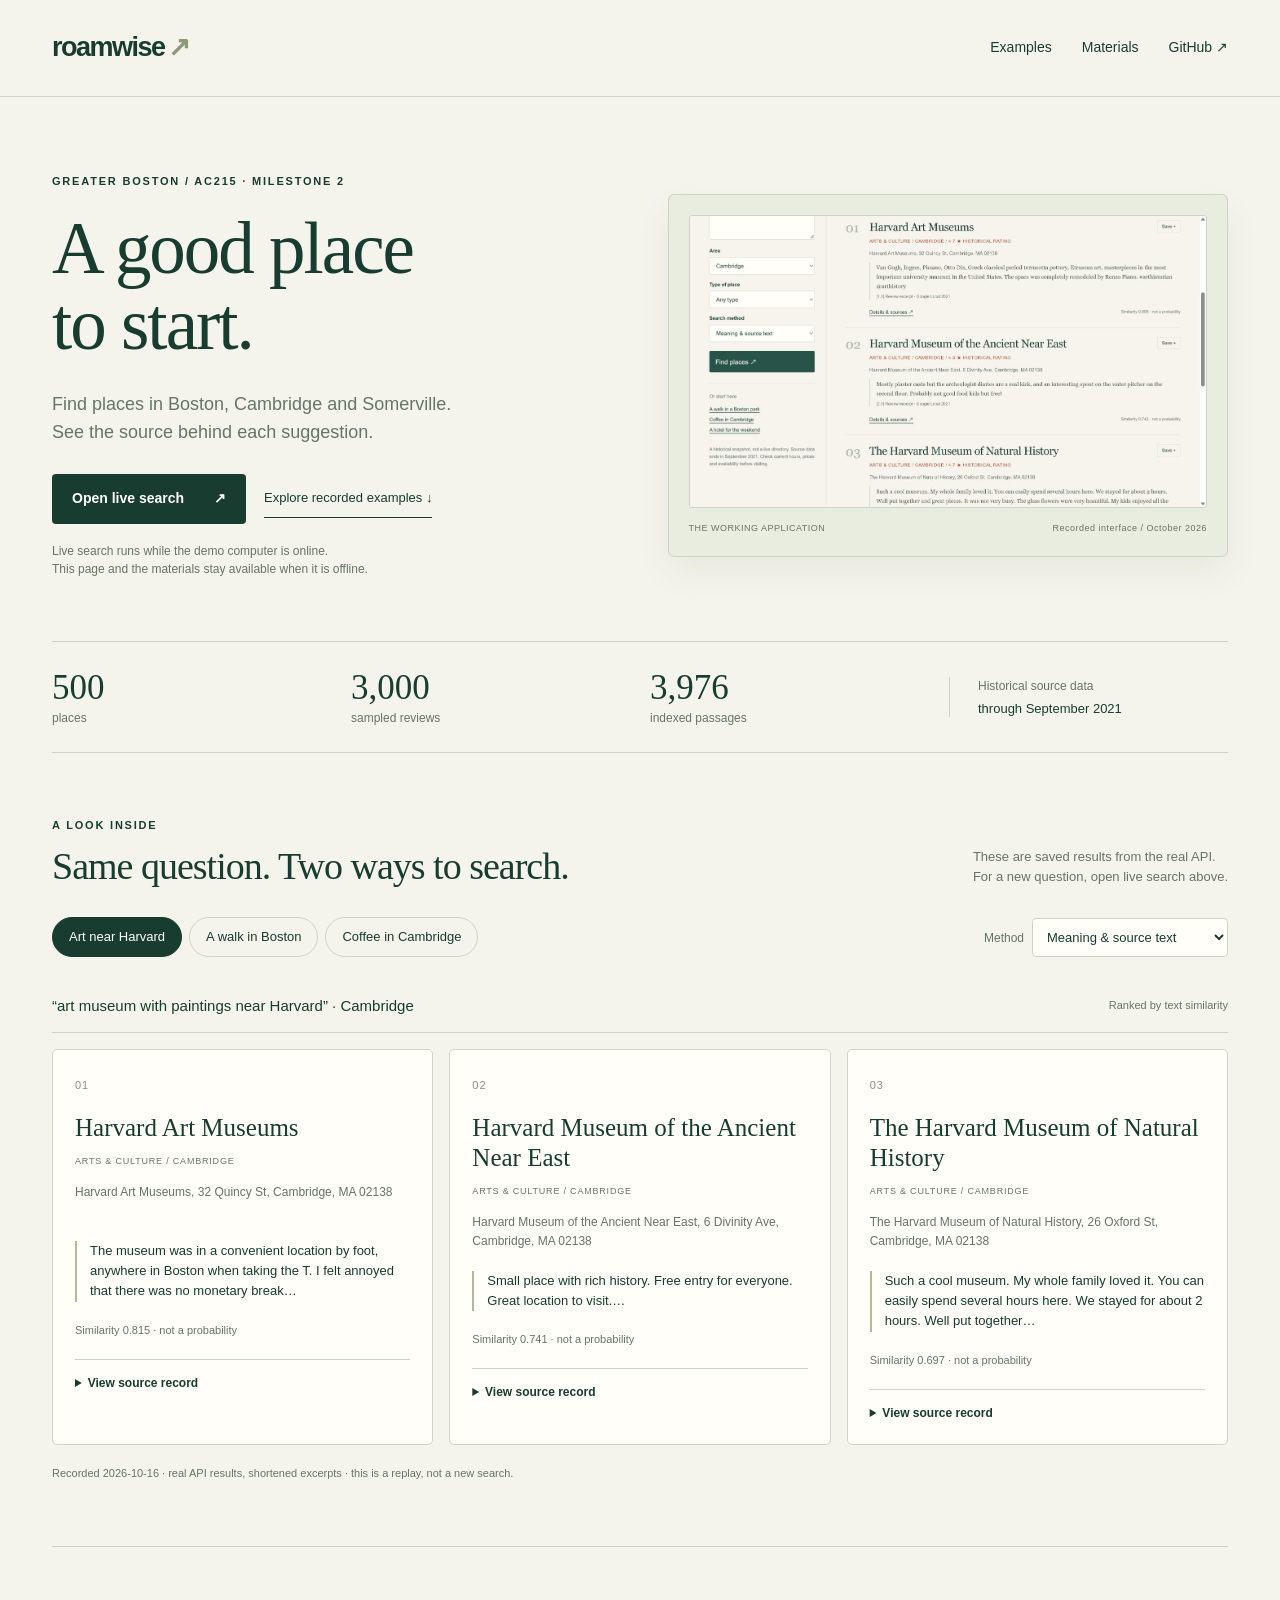
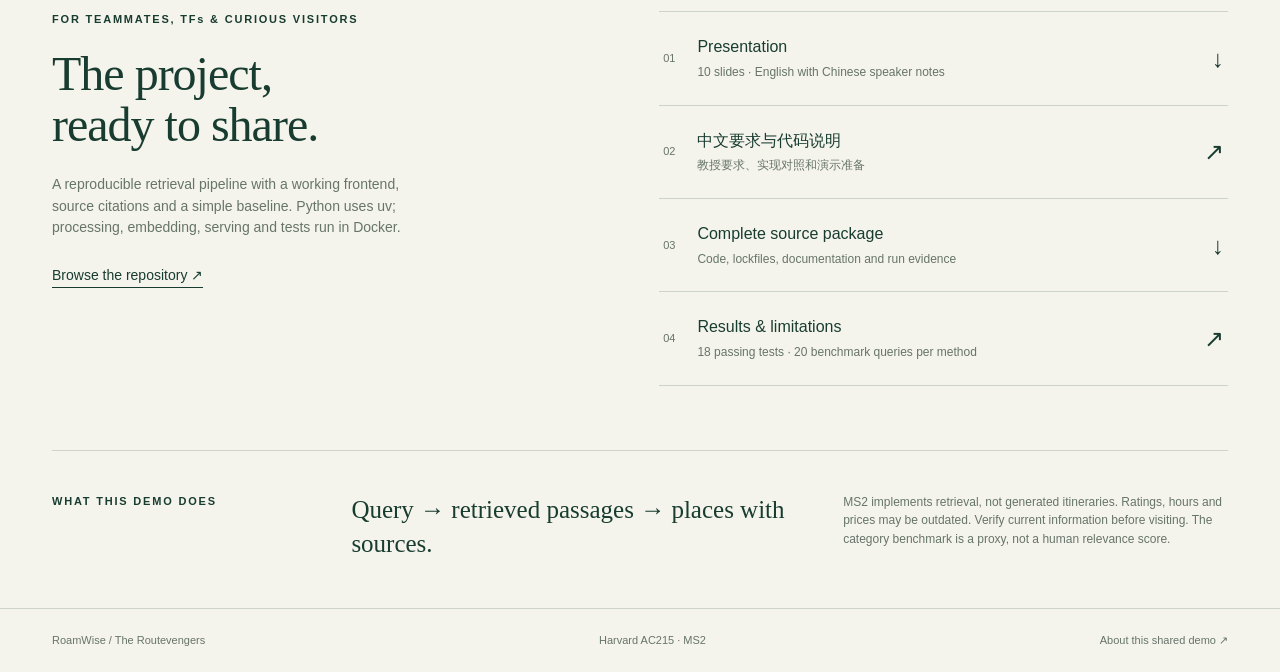
==== share/site/index.html @ 0c04415a "Add public showcase and optional containerized live sharing" ====
<!doctype html>
<html lang="en">
  <head>
    <meta charset="utf-8" />
    <meta name="viewport" content="width=device-width, initial-scale=1" />
    <meta
      name="description"
      content="A source-backed Boston travel retrieval demo for Harvard AC215. Try live search, explore recorded examples, and download project materials."
    />
    <title>RoamWise · Explore the MS2 demo</title>
    <link rel="stylesheet" href="styles.css" />
    <script src="app.js" defer></script>
  </head>
  <body>
    <header>
      <a class="brand" href="#">roamwise<span>↗</span></a>
      <nav aria-label="Main navigation">
        <a href="#examples">Examples</a><a href="#materials">Materials</a
        ><a
          href="https://github.com/EthanCHEN6/ac215-roamwise/tree/milestone2"
          target="_blank"
          rel="noopener"
          >GitHub ↗</a
        >
      </nav>
    </header>
    <main>
      <section class="hero">
        <div>
          <p class="eyebrow">GREATER BOSTON / AC215 · MILESTONE 2</p>
          <h1>A good place<br />to start.</h1>
          <p class="lede">
            Find places in Boston, Cambridge and Somerville.<br />See the source
            behind each suggestion.
          </p>
          <div class="actions">
            <a
              class="primary live-link"
              href="https://surrounding-differently-elections-extends.trycloudflare.com"
              target="_blank"
              rel="noopener"
              >Open live search <span>↗</span></a
            ><a class="secondary" href="#examples"
              >Explore recorded examples ↓</a
            >
          </div>
          <p class="availability">
            Live search runs while the demo computer is online.<br />This page
            and the materials stay available when it is offline.
          </p>
        </div>
        <figure class="preview">
          <img
            src="assets/app-search.png"
            alt="RoamWise search interface showing Harvard Art Museums and cited review passages"
            width="1200"
            height="900"
          />
          <figcaption>
            <span>THE WORKING APPLICATION</span
            ><span>Recorded interface / October 2026</span>
          </figcaption>
        </figure>
      </section>
      <div class="facts" aria-label="Dataset snapshot">
        <p><strong>500</strong> places</p>
        <p><strong>3,000</strong> sampled reviews</p>
        <p><strong>3,976</strong> indexed passages</p>
        <p class="snapshot">
          Historical source data<br /><strong>through September 2021</strong>
        </p>
      </div>
      <section id="examples" class="section">
        <div class="section-heading">
          <div>
            <p class="eyebrow">A LOOK INSIDE</p>
            <h2>Same question. Two ways to search.</h2>
          </div>
          <p>
            These are saved results from the real API.<br />For a new question,
            open live search above.
          </p>
        </div>
        <div class="controls">
          <div class="tabs" role="group" aria-label="Recorded query">
            <button data-example="art" aria-pressed="true">
              Art near Harvard</button
            ><button data-example="parks" aria-pressed="false">
              A walk in Boston</button
            ><button data-example="coffee" aria-pressed="false">
              Coffee in Cambridge
            </button>
          </div>
          <div>
            <label for="method">Method</label
            ><select id="method">
              <option value="semantic">Meaning & source text</option>
              <option value="baseline">Category & rating baseline</option>
            </select>
          </div>
        </div>
        <div class="query-bar">
          <p id="query">Loading recorded examples…</p>
          <span id="method-note"></span>
        </div>
        <div id="results" class="results" aria-live="polite"></div>
        <p class="caption" id="record-note">
          Recorded results; no new model computation runs on this page.
        </p>
      </section>
      <section id="materials" class="section materials">
        <div>
          <p class="eyebrow">FOR TEAMMATES, TFs & CURIOUS VISITORS</p>
          <h2>The project,<br />ready to share.</h2>
          <p class="body-copy">
            A reproducible retrieval pipeline with a working frontend, source
            citations and a simple baseline. Python uses uv; processing,
            embedding, serving and tests run in Docker.
          </p>
          <a
            class="text-link"
            href="https://github.com/EthanCHEN6/ac215-roamwise/tree/milestone2"
            target="_blank"
            rel="noopener"
            >Browse the repository ↗</a
          >
        </div>
        <div class="downloads">
          <a href="assets/RoamWise_MS2.pptx" download
            ><span class="item-number">01</span
            ><span
              ><strong>Presentation</strong
              ><small
                >10 slides · English with Chinese speaker notes</small
              ></span
            ><span>↓</span></a
          ><a
            href="https://github.com/EthanCHEN6/ac215-roamwise/blob/milestone2/docs/MS2_%E4%B8%AD%E6%96%87%E5%AF%B9%E7%85%A7%E8%AF%B4%E6%98%8E.md"
            target="_blank"
            rel="noopener"
            ><span class="item-number">02</span
            ><span
              ><strong>中文要求与代码说明</strong
              ><small>教授要求、实现对照和演示准备</small></span
            ><span>↗</span></a
          ><a
            href="https://github.com/EthanCHEN6/ac215-roamwise/archive/refs/heads/milestone2.zip"
            ><span class="item-number">03</span
            ><span
              ><strong>Complete source package</strong
              ><small
                >Code, lockfiles, documentation and run evidence</small
              ></span
            ><span>↓</span></a
          ><a
            href="https://github.com/EthanCHEN6/ac215-roamwise/blob/milestone2/docs/RESULTS.md"
            target="_blank"
            rel="noopener"
            ><span class="item-number">04</span
            ><span
              ><strong>Results & limitations</strong
              ><small
                >18 passing tests · 20 benchmark queries per method</small
              ></span
            ><span>↗</span></a
          >
        </div>
      </section>
      <section class="closing">
        <p class="eyebrow">WHAT THIS DEMO DOES</p>
        <p>Query → retrieved passages → places with sources.</p>
        <div>
          MS2 implements retrieval, not generated itineraries. Ratings, hours
          and prices may be outdated. Verify current information before
          visiting. The category benchmark is a proxy, not a human relevance
          score.
        </div>
      </section>
    </main>
    <footer>
      <span>RoamWise / The Routevengers</span><span>Harvard AC215 · MS2</span
      ><a
        href="https://github.com/EthanCHEN6/ac215-roamwise/blob/milestone2/docs/SHARING.md"
        target="_blank"
        rel="noopener"
        >About this shared demo ↗</a
      >
    </footer>
  </body>
</html>
---- share/site/styles.css ----
:root {
  --paper: #f5f4ec;
  --ink: #183c30;
  --muted: #66746a;
  --line: #cdd4c7;
  --soft: #e9eddf;
  --white: #fffef9;
}
* {
  box-sizing: border-box;
}
html {
  scroll-behavior: smooth;
  scroll-padding-top: 25px;
}
body {
  margin: 0;
  background: var(--paper);
  color: var(--ink);
  font:
    16px/1.55 Arial,
    Helvetica,
    sans-serif;
}
a {
  color: inherit;
  text-decoration: none;
}
button,
select {
  font: inherit;
}
button,
a,
select {
  touch-action: manipulation;
}
a:focus-visible,
button:focus-visible,
select:focus-visible,
summary:focus-visible {
  outline: 3px solid #bc833a;
  outline-offset: 5px;
}
header,
main,
footer {
  max-width: 1380px;
  margin: auto;
}
header {
  display: flex;
  align-items: center;
  justify-content: space-between;
  padding: 27px 52px;
  border-bottom: 1px solid var(--line);
}
.brand {
  font-size: 27px;
  letter-spacing: -1.5px;
  font-weight: 700;
}
.brand span {
  color: #8c9a77;
  margin-left: 3px;
}
nav {
  display: flex;
  gap: 30px;
  font-size: 14px;
}
nav a:hover,
.text-link:hover {
  text-decoration: underline;
}
main {
  padding: 0 52px;
}
.hero {
  display: grid;
  grid-template-columns: 1fr 1fr;
  gap: 55px;
  align-items: center;
  padding: 76px 0 62px;
}
.eyebrow {
  font-size: 11px;
  letter-spacing: 1.8px;
  font-weight: 700;
  margin: 0 0 21px;
}
h1,
h2 {
  font-family: Georgia, "Times New Roman", serif;
  font-weight: 400;
  line-height: 1.05;
  letter-spacing: -2px;
  margin: 0;
}
h1 {
  font-size: clamp(54px, 5.7vw, 86px);
}
.lede {
  font-size: 18px;
  color: var(--muted);
  margin: 27px 0;
}
.actions {
  display: flex;
  align-items: center;
  flex-wrap: wrap;
  gap: 18px;
}
.primary {
  background: var(--ink);
  color: #fff;
  padding: 14px 20px;
  display: inline-flex;
  justify-content: space-between;
  gap: 30px;
  font-weight: 600;
  font-size: 14px;
  border-radius: 4px;
}
.primary:hover {
  background: #285843;
}
.secondary {
  font-size: 13px;
  border-bottom: 1px solid var(--ink);
  padding: 9px 0;
}
.availability {
  font-size: 12px;
  color: var(--muted);
  margin: 18px 0 0;
  max-width: 460px;
}
.preview {
  margin: 0;
  background: var(--soft);
  padding: 20px;
  border: 1px solid var(--line);
  border-radius: 6px;
  box-shadow: 0 16px 35px #183c3010;
}
.preview img {
  display: block;
  width: 100%;
  height: auto;
  max-height: 390px;
  object-fit: cover;
  object-position: top;
  border: 1px solid var(--line);
  border-radius: 3px;
}
.preview figcaption {
  display: flex;
  justify-content: space-between;
  gap: 12px;
  color: var(--muted);
  font-size: 9px;
  margin-top: 14px;
  letter-spacing: 0.5px;
}
.facts {
  border-top: 1px solid var(--line);
  border-bottom: 1px solid var(--line);
  display: grid;
  grid-template-columns: repeat(4, 1fr);
  gap: 20px;
  padding: 24px 0;
}
.facts p {
  margin: 0;
  color: var(--muted);
  font-size: 12px;
}
.facts strong {
  display: block;
  font-family: Georgia, serif;
  color: var(--ink);
  font-size: 35px;
  font-weight: 400;
  line-height: 1.25;
}
.facts .snapshot {
  border-left: 1px solid var(--line);
  padding-left: 28px;
  align-self: center;
}
.facts .snapshot strong {
  font-family: Arial, sans-serif;
  font-size: 13px;
  margin-top: 5px;
}
.section {
  padding: 64px 0;
  border-bottom: 1px solid var(--line);
}
.section-heading {
  display: flex;
  justify-content: space-between;
  gap: 30px;
  align-items: end;
  margin-bottom: 30px;
}
h2 {
  font-size: 38px;
  letter-spacing: -1px;
}
.section-heading .eyebrow {
  margin-bottom: 13px;
}
.section-heading > p {
  color: var(--muted);
  font-size: 13px;
  margin: 0;
  max-width: 310px;
}
.controls {
  display: flex;
  justify-content: space-between;
  gap: 24px;
  align-items: center;
}
.tabs {
  display: flex;
  gap: 7px;
  flex-wrap: wrap;
}
.tabs button {
  cursor: pointer;
  border: 1px solid var(--line);
  background: transparent;
  border-radius: 22px;
  padding: 9px 16px;
  color: var(--ink);
  font-size: 13px;
}
.tabs button[aria-pressed="true"] {
  background: var(--ink);
  border-color: var(--ink);
  color: white;
}
.controls label {
  font-size: 12px;
  color: var(--muted);
}
select {
  border: 1px solid var(--line);
  color: var(--ink);
  border-radius: 4px;
  background: var(--white);
  padding: 10px;
  margin-left: 8px;
  font-size: 13px;
  max-width: 100%;
}
.query-bar {
  display: flex;
  justify-content: space-between;
  gap: 20px;
  align-items: center;
  margin: 22px 0 16px;
  padding: 15px 0;
  border-bottom: 1px solid var(--line);
}
.query-bar p {
  margin: 0;
  font-size: 15px;
}
.query-bar span {
  color: var(--muted);
  font-size: 11px;
}
.results {
  display: grid;
  grid-template-columns: repeat(3, minmax(0, 1fr));
  gap: 16px;
}
.result {
  background: var(--white);
  border: 1px solid var(--line);
  border-radius: 5px;
  padding: 22px;
  overflow-wrap: anywhere;
}
.rank {
  color: #89957b;
  font-size: 11px;
  letter-spacing: 1px;
}
.result h3 {
  font-family: Georgia, serif;
  font-size: 25px;
  font-weight: 400;
  line-height: 1.2;
  margin: 16px 0 12px;
}
.meta {
  color: var(--muted);
  text-transform: uppercase;
  font-size: 9px;
  letter-spacing: 0.8px;
}
.address {
  font-size: 12px;
  color: var(--muted);
  margin: 14px 0;
  min-height: 38px;
}
.result blockquote {
  padding: 0 0 0 13px;
  border-left: 2px solid #afbc9c;
  margin: 20px 0;
  font-size: 13px;
}
.result .score {
  font-size: 11px;
  color: var(--muted);
}
details {
  border-top: 1px solid var(--line);
  margin-top: 20px;
  padding-top: 14px;
  font-size: 12px;
}
summary {
  cursor: pointer;
  font-weight: 600;
}
details p {
  color: var(--muted);
  font-size: 11px;
}
.source-text {
  font-size: 12px;
  color: var(--ink);
}
.caption {
  font-size: 11px;
  color: var(--muted);
  margin: 20px 0 0;
}
.materials {
  display: grid;
  grid-template-columns: 1fr 1.1fr;
  gap: 90px;
}
.materials h2 {
  font-size: 48px;
}
.body-copy {
  color: var(--muted);
  font-size: 14px;
  max-width: 390px;
  margin: 24px 0;
}
.text-link {
  font-size: 14px;
  border-bottom: 1px solid var(--ink);
  padding-bottom: 4px;
}
.downloads {
  border-top: 1px solid var(--line);
}
.downloads > a {
  display: flex;
  align-items: center;
  gap: 22px;
  padding: 23px 4px;
  border-bottom: 1px solid var(--line);
}
.downloads > a:hover {
  background: var(--soft);
}
.downloads > a > span:last-child {
  margin-left: auto;
  font-size: 24px;
}
.item-number {
  font-size: 11px;
  color: var(--muted);
}
.downloads strong {
  font-size: 16px;
  font-weight: 500;
  display: block;
}
.downloads small {
  font-size: 12px;
  color: var(--muted);
  display: block;
  margin-top: 3px;
}
.closing {
  padding: 42px 0 48px;
  display: grid;
  grid-template-columns: 0.7fr 1.2fr 1fr;
  gap: 30px;
}
.closing p {
  margin: 0;
}
.closing > p:nth-child(2) {
  font:
    25px/1.35 Georgia,
    serif;
}
.closing > div {
  font-size: 12px;
  color: var(--muted);
}
footer {
  border-top: 1px solid var(--line);
  padding: 23px 52px;
  display: flex;
  justify-content: space-between;
  gap: 20px;
  color: var(--muted);
  font-size: 11px;
}
@media (max-width: 1000px) {
  header,
  footer {
    padding-left: 28px;
    padding-right: 28px;
  }
  main {
    padding: 0 28px;
  }
  .hero {
    gap: 28px;
  }
  .controls {
    align-items: flex-start;
    flex-direction: column;
    gap: 15px;
  }
  .materials {
    gap: 40px;
  }
  .section-heading {
    align-items: start;
    flex-direction: column;
    gap: 18px;
  }
}
@media (max-width: 680px) {
  header {
    padding: 20px;
  }
  nav {
    gap: 16px;
    font-size: 12px;
  }
  .brand {
    font-size: 24px;
  }
  main {
    padding: 0 20px;
  }
  .hero {
    grid-template-columns: 1fr;
    padding: 44px 0 35px;
    gap: 30px;
  }
  h1 {
    font-size: 64px;
  }
  .lede {
    font-size: 16px;
  }
  .preview img {
    max-height: 300px;
  }
  .facts {
    grid-template-columns: 1fr 1fr;
    gap: 25px;
  }
  .facts .snapshot {
    border-left: 0;
    padding-left: 0;
  }
  .section {
    padding: 42px 0;
  }
  h2 {
    font-size: 32px;
  }
  .results {
    grid-template-columns: 1fr;
  }
  .query-bar {
    align-items: start;
    flex-direction: column;
    gap: 8px;
  }
  .materials {
    grid-template-columns: 1fr;
    gap: 32px;
  }
  .materials h2 {
    font-size: 42px;
  }
  .closing {
    grid-template-columns: 1fr;
    gap: 16px;
  }
  footer {
    padding: 20px;
    flex-direction: column;
    gap: 8px;
  }
}
@media (prefers-reduced-motion: reduce) {
  html {
    scroll-behavior: auto;
  }
}
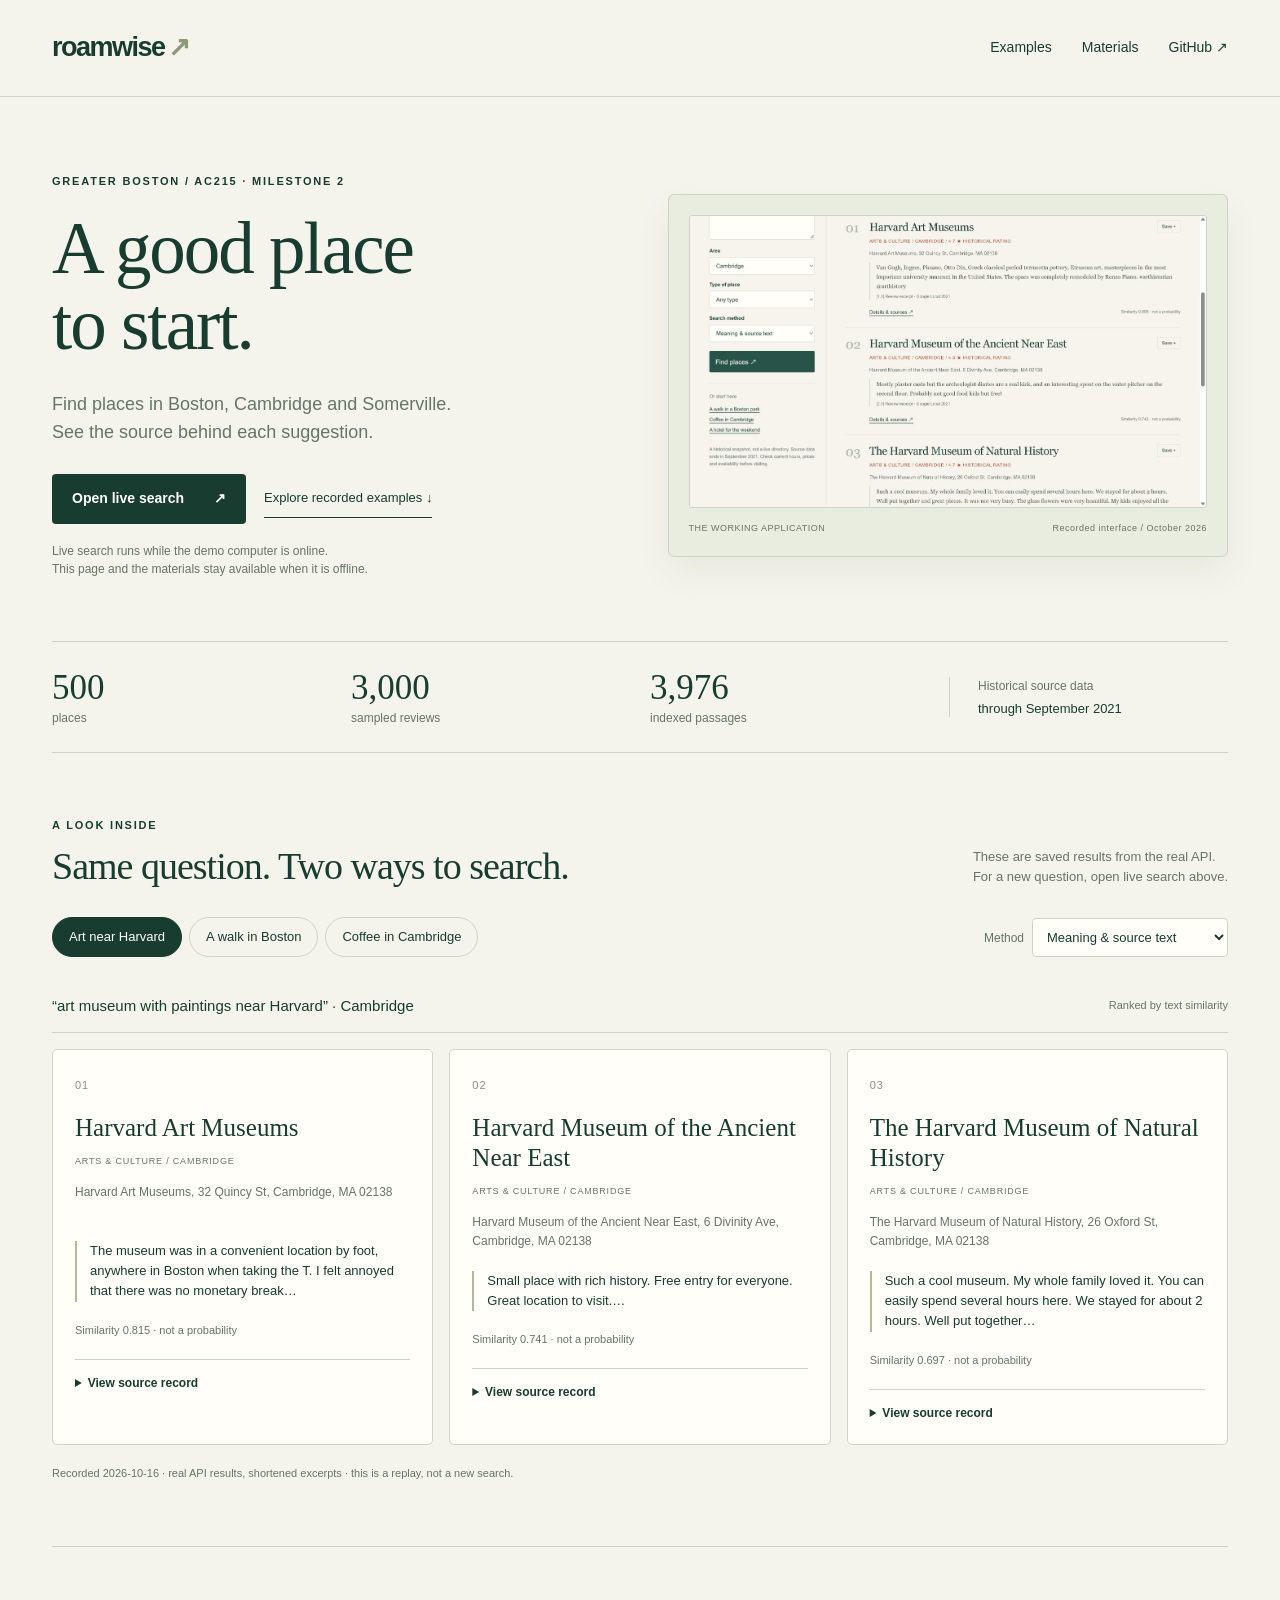
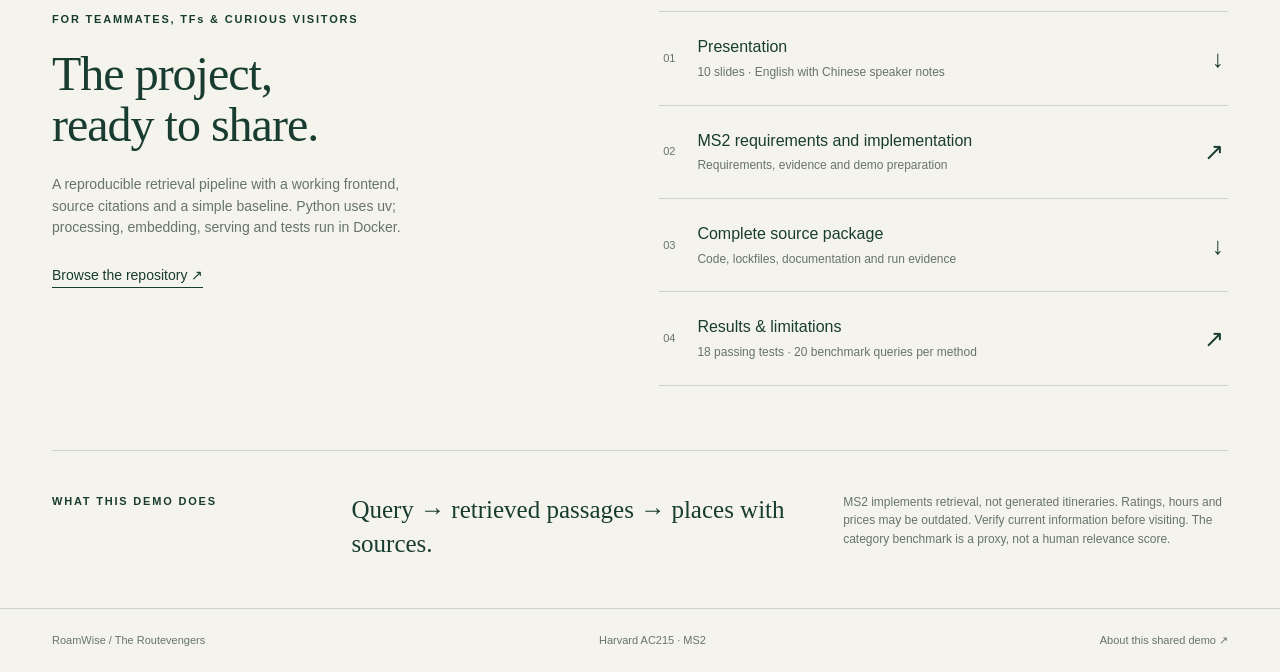
==== commit 6c16bfee: "Align recommendation interests and use English submission materials" ====
--- a/share/site/index.html
+++ b/share/site/index.html
@@ -135,13 +135,13 @@
               ></span
             ><span>↓</span></a
           ><a
-            href="https://github.com/EthanCHEN6/ac215-roamwise/blob/milestone2/docs/MS2_%E4%B8%AD%E6%96%87%E5%AF%B9%E7%85%A7%E8%AF%B4%E6%98%8E.md"
+            href="https://github.com/EthanCHEN6/ac215-roamwise/blob/milestone2/docs/MS2_REQUIREMENTS.md"
             target="_blank"
             rel="noopener"
             ><span class="item-number">02</span
             ><span
-              ><strong>中文要求与代码说明</strong
-              ><small>教授要求、实现对照和演示准备</small></span
+              ><strong>MS2 requirements and implementation</strong
+              ><small>Requirements, evidence and demo preparation</small></span
             ><span>↗</span></a
           ><a
             href="https://github.com/EthanCHEN6/ac215-roamwise/archive/refs/heads/milestone2.zip"
